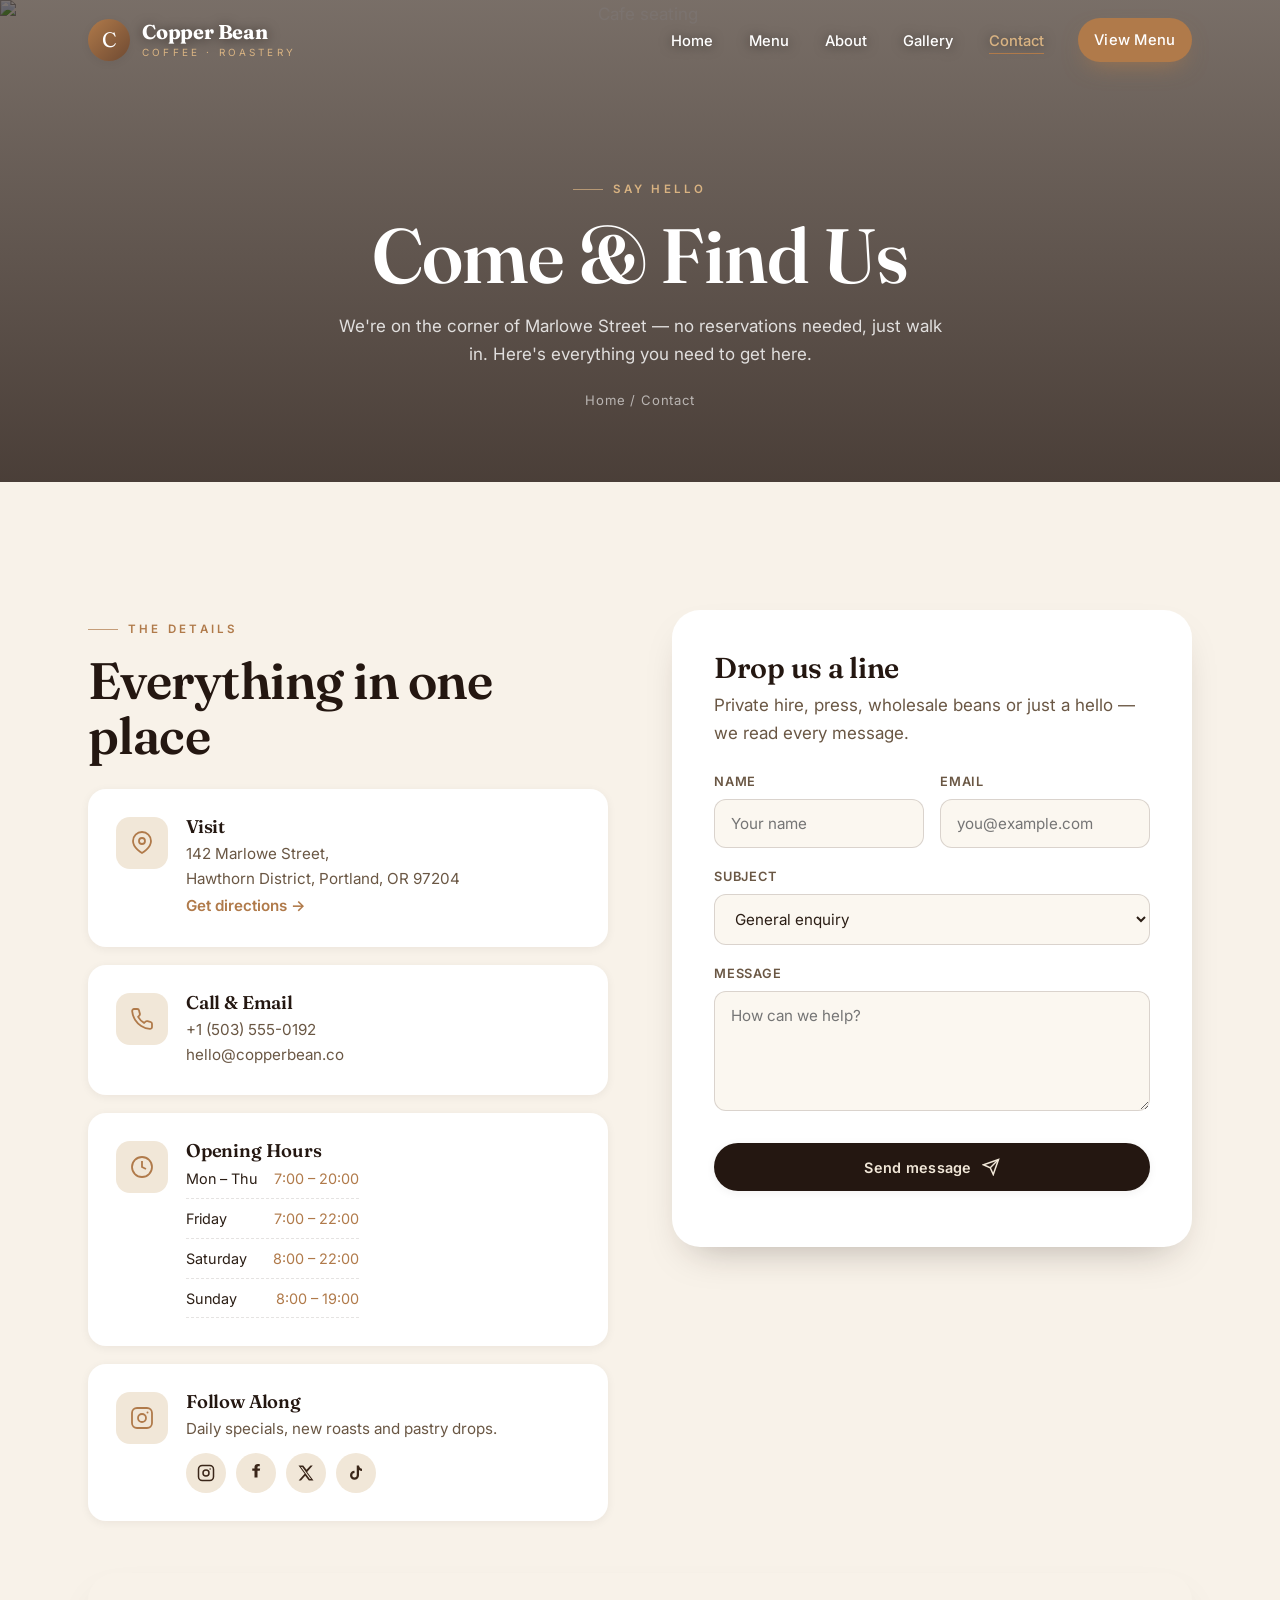
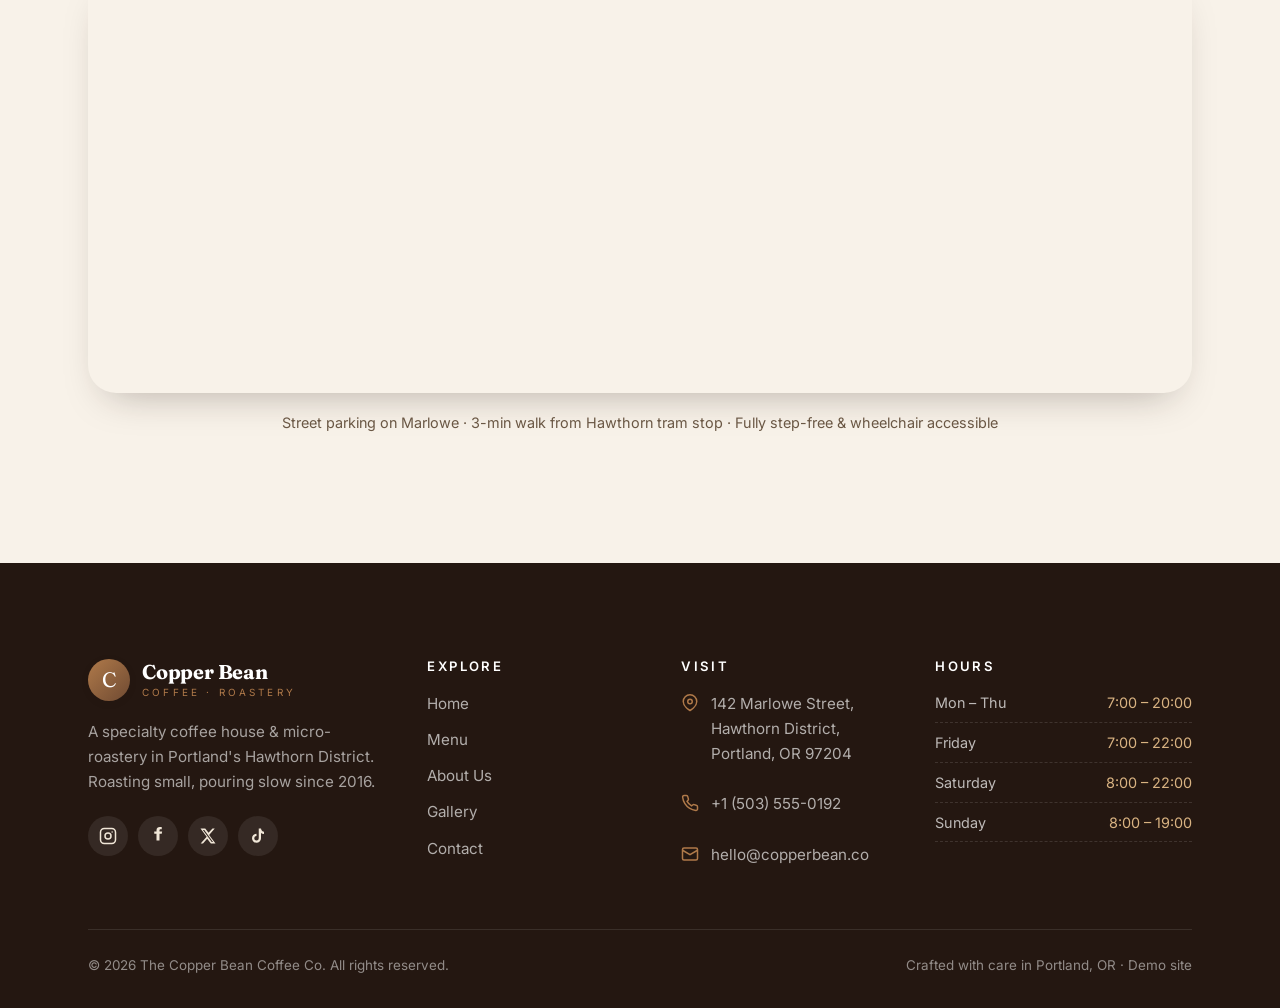
==== contact.html @ 39062fac "Initial commit: The Copper Bean cafe website (5 pages, coffee theme)" ====
<!DOCTYPE html>
<html lang="en">
<head>
<meta charset="UTF-8" />
<meta name="viewport" content="width=device-width, initial-scale=1.0" />
<title>Contact — The Copper Bean</title>
<meta name="description" content="Find The Copper Bean — address, hours, phone, email and social. 142 Marlowe Street, Hawthorn District, Portland, OR." />
<link rel="preconnect" href="https://fonts.googleapis.com" />
<link rel="preconnect" href="https://fonts.gstatic.com" crossorigin />
<link href="https://fonts.googleapis.com/css2?family=Fraunces:ital,opsz,wght@0,9..144,400;0,9..144,500;0,9..144,600;1,9..144,500&family=Inter:wght@400;500;600;700&display=swap" rel="stylesheet" />
<link rel="stylesheet" href="css/style.css" />
<link rel="icon" href="data:image/svg+xml,%3Csvg xmlns='http://www.w3.org/2000/svg' viewBox='0 0 100 100'%3E%3Ccircle cx='50' cy='50' r='50' fill='%23B07A4A'/%3E%3Ctext x='50' y='70' font-size='60' text-anchor='middle' fill='white' font-family='Georgia'%3EC%3C/text%3E%3C/svg%3E" />
</head>
<body>

<div id="loader"><div class="loader-inner"><div class="loader-cup"><span>☕</span></div><div class="loader-name">The Copper Bean</div><div class="loader-bar"></div></div></div>

<!-- HEADER -->
<header class="site-header on-dark">
  <nav class="nav container">
    <a href="index.html" class="brand"><span class="brand-mark">C</span><span class="brand-text"><strong>Copper Bean</strong><small>Coffee&nbsp;·&nbsp;Roastery</small></span></a>
    <ul class="nav-links">
      <li><a href="index.html">Home</a></li>
      <li><a href="menu.html">Menu</a></li>
      <li><a href="about.html">About</a></li>
      <li><a href="gallery.html">Gallery</a></li>
      <li><a href="contact.html" class="active">Contact</a></li>
      <li><a href="menu.html" class="btn btn-gold nav-cta">View Menu</a></li>
    </ul>
    <button class="nav-toggle" aria-label="Open menu" aria-expanded="false"><span></span><span></span><span></span></button>
  </nav>
</header>

<!-- PAGE HERO (shorter) -->
<section class="page-hero" style="padding:170px 0 70px;">
  <div class="page-hero-bg"><img src="https://images.unsplash.com/photo-1554118811-1e0d58224f24?auto=format&fit=crop&w=2000&q=80" alt="Cafe seating" /></div>
  <div class="container">
    <span class="eyebrow">Say Hello</span>
    <h1>Come &amp; Find Us</h1>
    <p>We're on the corner of Marlowe Street — no reservations needed, just walk in. Here's everything you need to get here.</p>
    <div class="crumbs"><a href="index.html">Home</a> / Contact</div>
  </div>
</section>

<!-- CONTACT -->
<section class="section">
  <div class="container">
    <div class="contact-wrap">

      <!-- left: cards + hours -->
      <div class="reveal">
        <span class="eyebrow">The Details</span>
        <h2 style="margin:14px 0 26px;">Everything in one place</h2>

        <div class="contact-cards">
          <div class="c-card">
            <div class="c-ico"><svg viewBox="0 0 24 24" fill="none" stroke="currentColor" stroke-width="1.8"><path d="M21 10c0 7-9 12-9 12s-9-5-9-12a9 9 0 0 1 18 0Z"/><circle cx="12" cy="10" r="3"/></svg></div>
            <div><h3>Visit</h3><p>142 Marlowe Street,<br />Hawthorn District, Portland, OR 97204</p>
            <a href="https://maps.google.com/?q=142+Marlowe+Street+Portland+OR" target="_blank" rel="noopener" style="color:var(--caramel);font-weight:600;">Get directions →</a></div>
          </div>
          <div class="c-card">
            <div class="c-ico"><svg viewBox="0 0 24 24" fill="none" stroke="currentColor" stroke-width="1.8"><path d="M22 16.9v3a2 2 0 0 1-2.2 2 19.8 19.8 0 0 1-8.6-3 19.5 19.5 0 0 1-6-6 19.8 19.8 0 0 1-3-8.6A2 2 0 0 1 4.1 2h3a2 2 0 0 1 2 1.7c.1.9.4 1.8.7 2.7a2 2 0 0 1-.5 2.1L8.1 9.9a16 16 0 0 0 6 6l1.4-1.2a2 2 0 0 1 2.1-.5c.9.3 1.8.6 2.7.7a2 2 0 0 1 1.7 2Z"/></svg></div>
            <div><h3>Call &amp; Email</h3><p><a href="tel:+15035550192">+1 (503) 555-0192</a><br /><a href="mailto:hello@copperbean.co">hello@copperbean.co</a></p></div>
          </div>
          <div class="c-card">
            <div class="c-ico"><svg viewBox="0 0 24 24" fill="none" stroke="currentColor" stroke-width="1.8"><circle cx="12" cy="12" r="10"/><path d="M12 6v6l4 2"/></svg></div>
            <div><h3>Opening Hours</h3>
              <div class="footer-hours" style="margin-top:6px;">
                <div style="color:var(--ink);border-color:rgba(43,30,21,.12);"><span>Mon – Thu</span><span style="color:var(--caramel);">7:00 – 20:00</span></div>
                <div style="color:var(--ink);border-color:rgba(43,30,21,.12);"><span>Friday</span><span style="color:var(--caramel);">7:00 – 22:00</span></div>
                <div style="color:var(--ink);border-color:rgba(43,30,21,.12);"><span>Saturday</span><span style="color:var(--caramel);">8:00 – 22:00</span></div>
                <div style="color:var(--ink);border-color:rgba(43,30,21,.12);"><span>Sunday</span><span style="color:var(--caramel);">8:00 – 19:00</span></div>
              </div>
            </div>
          </div>
          <div class="c-card">
            <div class="c-ico"><svg viewBox="0 0 24 24" fill="none" stroke="currentColor" stroke-width="1.8"><rect x="2" y="2" width="20" height="20" rx="5"/><circle cx="12" cy="12" r="4"/><circle cx="17.5" cy="6.5" r="1" fill="currentColor" stroke="none"/></svg></div>
            <div><h3>Follow Along</h3><p>Daily specials, new roasts and pastry drops.</p>
              <div class="social" style="margin-top:12px;">
                <a href="https://instagram.com/copperbean.co" target="_blank" rel="noopener" aria-label="Instagram" style="background:var(--foam);color:var(--coffee);"><svg viewBox="0 0 24 24" fill="none" stroke="currentColor" stroke-width="2"><rect x="2" y="2" width="20" height="20" rx="5"/><circle cx="12" cy="12" r="4"/><circle cx="17.5" cy="6.5" r="1" fill="currentColor" stroke="none"/></svg></a>
                <a href="https://facebook.com/thecopperbean" target="_blank" rel="noopener" aria-label="Facebook" style="background:var(--foam);color:var(--coffee);"><svg viewBox="0 0 24 24" fill="currentColor"><path d="M14 9h3l.5-3H14V4.5c0-.9.3-1.5 1.6-1.5H17V.2C16.7.1 15.6 0 14.4 0 11.9 0 10 1.5 10 4.2V6H7v3h3v9h4z"/></svg></a>
                <a href="https://x.com/copperbean" target="_blank" rel="noopener" aria-label="X" style="background:var(--foam);color:var(--coffee);"><svg viewBox="0 0 24 24" fill="currentColor"><path d="M18 2h3l-7.5 8.6L22 22h-6.2l-4.9-6.4L5.3 22H2.2l8-9.1L2 2h6.3l4.4 5.8zm-1 18h1.7L7 3.9H5.2z"/></svg></a>
                <a href="https://tiktok.com/@copperbean.co" target="_blank" rel="noopener" aria-label="TikTok" style="background:var(--foam);color:var(--coffee);"><svg viewBox="0 0 24 24" fill="currentColor"><path d="M16 2c.3 2.3 1.9 4.1 4 4.4v3c-1.5 0-2.9-.5-4-1.3V15a6 6 0 1 1-6-6v3a3 3 0 1 0 3 3V2z"/></svg></a>
              </div>
            </div>
          </div>
        </div>
      </div>

      <!-- right: form -->
      <div class="reveal d1">
        <form class="contact-form" data-demo>
          <h2>Drop us a line</h2>
          <p style="margin-bottom:6px;">Private hire, press, wholesale beans or just a hello — we read every message.</p>
          <div class="form-row">
            <div class="field"><label for="n">Name</label><input id="n" type="text" required placeholder="Your name" /></div>
            <div class="field"><label for="e">Email</label><input id="e" type="email" required placeholder="you@example.com" /></div>
          </div>
          <div class="field"><label for="s">Subject</label>
            <select id="s"><option>General enquiry</option><option>Wholesale beans</option><option>Private hire / events</option><option>Press &amp; media</option><option>Feedback</option></select>
          </div>
          <div class="field"><label for="m">Message</label><textarea id="m" required placeholder="How can we help?"></textarea></div>
          <button type="submit" class="btn btn-primary" data-label="Send message">Send message
            <svg viewBox="0 0 24 24" fill="none" stroke="currentColor" stroke-width="2"><path d="m22 2-7 20-4-9-9-4Z"/><path d="M22 2 11 13"/></svg>
          </button>
          <p class="form-note"></p>
        </form>
      </div>
    </div>

    <!-- MAP -->
    <div class="map-wrap reveal" style="margin-top:52px;">
      <iframe title="The Copper Bean location" loading="lazy" referrerpolicy="no-referrer-when-downgrade"
        src="https://www.google.com/maps?q=Portland%20Oregon%20downtown&output=embed"></iframe>
    </div>
    <p class="menu-note reveal" style="margin-top:18px;">Street parking on Marlowe · 3-min walk from Hawthorn tram stop · Fully step-free &amp; wheelchair accessible</p>
  </div>
</section>

<!-- FOOTER -->
<footer class="site-footer">
  <div class="container">
    <div class="footer-grid">
      <div class="footer-brand">
        <div class="brand"><span class="brand-mark">C</span><span class="brand-text"><strong>Copper Bean</strong><small>Coffee&nbsp;·&nbsp;Roastery</small></span></div>
        <p>A specialty coffee house &amp; micro-roastery in Portland's Hawthorn District. Roasting small, pouring slow since 2016.</p>
        <div class="social">
          <a href="https://instagram.com/copperbean.co" target="_blank" rel="noopener" aria-label="Instagram"><svg viewBox="0 0 24 24" fill="none" stroke="currentColor" stroke-width="2"><rect x="2" y="2" width="20" height="20" rx="5"/><circle cx="12" cy="12" r="4"/><circle cx="17.5" cy="6.5" r="1" fill="currentColor" stroke="none"/></svg></a>
          <a href="https://facebook.com/thecopperbean" target="_blank" rel="noopener" aria-label="Facebook"><svg viewBox="0 0 24 24" fill="currentColor"><path d="M14 9h3l.5-3H14V4.5c0-.9.3-1.5 1.6-1.5H17V.2C16.7.1 15.6 0 14.4 0 11.9 0 10 1.5 10 4.2V6H7v3h3v9h4z"/></svg></a>
          <a href="https://x.com/copperbean" target="_blank" rel="noopener" aria-label="X"><svg viewBox="0 0 24 24" fill="currentColor"><path d="M18 2h3l-7.5 8.6L22 22h-6.2l-4.9-6.4L5.3 22H2.2l8-9.1L2 2h6.3l4.4 5.8zm-1 18h1.7L7 3.9H5.2z"/></svg></a>
          <a href="https://tiktok.com/@copperbean.co" target="_blank" rel="noopener" aria-label="TikTok"><svg viewBox="0 0 24 24" fill="currentColor"><path d="M16 2c.3 2.3 1.9 4.1 4 4.4v3c-1.5 0-2.9-.5-4-1.3V15a6 6 0 1 1-6-6v3a3 3 0 1 0 3 3V2z"/></svg></a>
        </div>
      </div>
      <div class="footer-col"><h4>Explore</h4><ul>
        <li><a href="index.html">Home</a></li><li><a href="menu.html">Menu</a></li><li><a href="about.html">About Us</a></li><li><a href="gallery.html">Gallery</a></li><li><a href="contact.html">Contact</a></li>
      </ul></div>
      <div class="footer-col"><h4>Visit</h4><ul class="footer-contact">
        <li><svg viewBox="0 0 24 24" fill="none" stroke="currentColor" stroke-width="2"><path d="M21 10c0 7-9 12-9 12s-9-5-9-12a9 9 0 0 1 18 0Z"/><circle cx="12" cy="10" r="3"/></svg>142 Marlowe Street, Hawthorn District, Portland, OR 97204</li>
        <li><svg viewBox="0 0 24 24" fill="none" stroke="currentColor" stroke-width="2"><path d="M22 16.9v3a2 2 0 0 1-2.2 2 19.8 19.8 0 0 1-8.6-3 19.5 19.5 0 0 1-6-6 19.8 19.8 0 0 1-3-8.6A2 2 0 0 1 4.1 2h3a2 2 0 0 1 2 1.7c.1.9.4 1.8.7 2.7a2 2 0 0 1-.5 2.1L8.1 9.9a16 16 0 0 0 6 6l1.4-1.2a2 2 0 0 1 2.1-.5c.9.3 1.8.6 2.7.7a2 2 0 0 1 1.7 2Z"/></svg><a href="tel:+15035550192">+1 (503) 555-0192</a></li>
        <li><svg viewBox="0 0 24 24" fill="none" stroke="currentColor" stroke-width="2"><rect x="2" y="4" width="20" height="16" rx="2"/><path d="m2 7 10 6 10-6"/></svg><a href="mailto:hello@copperbean.co">hello@copperbean.co</a></li>
      </ul></div>
      <div class="footer-col"><h4>Hours</h4><div class="footer-hours">
        <div><span>Mon – Thu</span><span>7:00 – 20:00</span></div>
        <div><span>Friday</span><span>7:00 – 22:00</span></div>
        <div><span>Saturday</span><span>8:00 – 22:00</span></div>
        <div><span>Sunday</span><span>8:00 – 19:00</span></div>
      </div></div>
    </div>
    <div class="footer-bottom">
      <span>© <span id="year">2026</span> The Copper Bean Coffee Co. All rights reserved.</span>
      <span>Crafted with care in Portland, OR · Demo site</span>
    </div>
  </div>
</footer>

<script src="js/main.js"></script>
</body>
</html>
---- css/style.css ----
/* ============================================================
   THE COPPER BEAN — Coffee House & Roastery
   Shared stylesheet · Coffee color grading · Premium build
   ============================================================ */

/* ----------  DESIGN TOKENS  ---------- */
:root {
  /* Coffee color grading */
  --espresso:   #241711;   /* darkest roast — deep bg / text */
  --coffee:     #3A2619;
  --mocha:      #5A3C28;
  --roast:      #6F4A32;
  --caramel:    #B07A4A;   /* primary accent */
  --caramel-2:  #C98F56;
  --gold:       #D9B382;   /* highlight / lines */
  --latte:      #E7D2B8;
  --foam:       #F1E7D8;
  --cream:      #F8F2E9;   /* main light bg */
  --cream-2:    #FBF7F0;
  --ink:        #2B1E15;   /* body text on light */
  --ink-soft:   #6A5744;   /* muted text */
  --paper:      #FFFFFF;

  /* UI */
  --radius:     18px;
  --radius-sm:  12px;
  --radius-lg:  28px;
  --shadow-sm:  0 2px 10px rgba(36,23,17,.06);
  --shadow:     0 18px 40px -20px rgba(36,23,17,.35);
  --shadow-lg:  0 40px 80px -30px rgba(36,23,17,.45);
  --maxw:       1200px;
  --ease:       cubic-bezier(.22,.61,.36,1);

  /* Type */
  --display: "Fraunces", "Playfair Display", Georgia, serif;
  --body:    "Inter", system-ui, -apple-system, "Segoe UI", sans-serif;
}

/* ----------  RESET  ---------- */
*, *::before, *::after { box-sizing: border-box; margin: 0; padding: 0; }
html { scroll-behavior: smooth; -webkit-text-size-adjust: 100%; }
body {
  font-family: var(--body);
  color: var(--ink);
  background: var(--cream);
  line-height: 1.65;
  font-size: 17px;
  overflow-x: hidden;
  -webkit-font-smoothing: antialiased;
}
img { max-width: 100%; display: block; }
a { color: inherit; text-decoration: none; }
ul { list-style: none; }
button { font-family: inherit; cursor: pointer; border: none; background: none; }

h1, h2, h3, h4 { font-family: var(--display); font-weight: 600; line-height: 1.08; color: var(--espresso); letter-spacing: -.01em; }
h1 { font-size: clamp(2.6rem, 6vw, 5.2rem); }
h2 { font-size: clamp(2rem, 4vw, 3.4rem); }
h3 { font-size: clamp(1.3rem, 2vw, 1.8rem); }
p  { color: var(--ink-soft); }

.container { width: 100%; max-width: var(--maxw); margin: 0 auto; padding: 0 clamp(20px, 5vw, 48px); }
.section { padding: clamp(64px, 10vw, 128px) 0; }

/* Eyebrow / small caps label */
.eyebrow {
  display: inline-flex; align-items: center; gap: 10px;
  font-family: var(--body); font-weight: 600;
  font-size: .72rem; letter-spacing: .28em; text-transform: uppercase;
  color: var(--caramel);
}
.eyebrow::before { content: ""; width: 30px; height: 1px; background: var(--caramel); opacity: .7; }
.eyebrow.center::after { content: ""; width: 30px; height: 1px; background: var(--caramel); opacity: .7; }

.lead { font-size: clamp(1.05rem, 1.6vw, 1.25rem); color: var(--ink-soft); max-width: 60ch; }

/* ----------  BUTTONS  ---------- */
.btn {
  display: inline-flex; align-items: center; justify-content: center; gap: 10px;
  padding: 15px 30px; border-radius: 100px;
  font-weight: 600; font-size: .9rem; letter-spacing: .02em;
  transition: transform .4s var(--ease), box-shadow .4s var(--ease), background .3s, color .3s;
  will-change: transform;
}
.btn svg { width: 18px; height: 18px; }
.btn-primary { background: var(--espresso); color: var(--foam); box-shadow: var(--shadow-sm); }
.btn-primary:hover { transform: translateY(-3px); box-shadow: var(--shadow); background: var(--coffee); }
.btn-gold { background: var(--caramel); color: #fff; box-shadow: 0 10px 24px -10px rgba(176,122,74,.8); }
.btn-gold:hover { transform: translateY(-3px); background: var(--caramel-2); }
.btn-ghost { background: transparent; color: var(--espresso); border: 1.5px solid rgba(43,30,21,.22); }
.btn-ghost:hover { border-color: var(--espresso); transform: translateY(-3px); }
.btn-light { background: rgba(255,255,255,.14); color: #fff; border: 1.5px solid rgba(255,255,255,.4); backdrop-filter: blur(6px); }
.btn-light:hover { background: rgba(255,255,255,.25); transform: translateY(-3px); }

/* ----------  INTRO LOADER  ---------- */
#loader {
  position: fixed; inset: 0; z-index: 9999;
  background: var(--espresso);
  display: grid; place-items: center;
  transition: opacity .8s var(--ease), visibility .8s;
}
#loader.hide { opacity: 0; visibility: hidden; }
.loader-inner { text-align: center; color: var(--foam); }
.loader-cup {
  width: 58px; height: 58px; margin: 0 auto 22px;
  border: 2px solid var(--gold); border-radius: 50%;
  display: grid; place-items: center; position: relative;
  animation: loaderPulse 1.6s var(--ease) infinite;
}
.loader-cup::before {
  content: ""; position: absolute; inset: -2px; border-radius: 50%;
  border: 2px solid transparent; border-top-color: var(--caramel);
  animation: spin 1s linear infinite;
}
.loader-cup span { font-family: var(--display); font-size: 1.5rem; color: var(--gold); }
.loader-name {
  font-family: var(--display); font-size: 1.1rem; letter-spacing: .4em;
  text-transform: uppercase; opacity: 0; animation: fadeUp .8s var(--ease) .2s forwards;
}
.loader-bar {
  width: 120px; height: 2px; margin: 18px auto 0; background: rgba(255,255,255,.15); border-radius: 2px; overflow: hidden;
}
.loader-bar::after { content: ""; display: block; height: 100%; width: 0; background: var(--gold); animation: loadbar 1.4s var(--ease) forwards; }
@keyframes loadbar { to { width: 100%; } }
@keyframes spin { to { transform: rotate(360deg); } }
@keyframes loaderPulse { 0%,100% { transform: scale(1); } 50% { transform: scale(1.06); } }

/* ----------  HEADER / NAV  ---------- */
.site-header {
  position: fixed; top: 0; left: 0; right: 0; z-index: 900;
  padding: 18px 0;
  transition: background .4s var(--ease), padding .4s var(--ease), box-shadow .4s;
}
.site-header.scrolled {
  background: rgba(248,242,233,.88);
  backdrop-filter: saturate(140%) blur(14px);
  box-shadow: 0 1px 0 rgba(43,30,21,.07);
  padding: 12px 0;
}
.nav { display: flex; align-items: center; justify-content: space-between; }
.brand { display: flex; align-items: center; gap: 12px; }
.brand-mark {
  width: 42px; height: 42px; border-radius: 50%;
  background: linear-gradient(135deg, var(--caramel), var(--roast));
  display: grid; place-items: center; color: #fff;
  font-family: var(--display); font-size: 1.3rem; box-shadow: var(--shadow-sm);
}
.brand-text { line-height: 1; }
.brand-text strong { font-family: var(--display); font-size: 1.25rem; color: var(--espresso); display: block; letter-spacing: -.01em; }
.brand-text small { font-size: .62rem; letter-spacing: .32em; text-transform: uppercase; color: var(--caramel); }
/* header on dark hero → lighten brand + links, add shadow so they read over photos */
.site-header:not(.scrolled).on-dark .brand-text strong,
.site-header:not(.scrolled).on-dark .nav-links a { color: #fff; text-shadow: 0 1px 12px rgba(20,12,7,.55); }
.site-header:not(.scrolled).on-dark .brand-text small { color: var(--gold); }
.site-header:not(.scrolled).on-dark .nav-links a.active { color: var(--gold); }
.site-header:not(.scrolled).on-dark .nav-links a:not(.nav-cta):hover { color: var(--gold); }
.site-header:not(.scrolled).on-dark .nav-toggle span { background: #fff; }
/* keep the gold pill readable regardless of header state */
.nav-links a.nav-cta { color: #fff !important; text-shadow: none !important; }

.nav-links { display: flex; align-items: center; gap: 4px; }
.nav-links a {
  position: relative; padding: 10px 16px; font-weight: 500; font-size: .92rem;
  color: var(--ink); border-radius: 100px; transition: color .3s;
}
.nav-links a::after {
  content: ""; position: absolute; left: 16px; right: 16px; bottom: 6px; height: 1.5px;
  background: var(--caramel); transform: scaleX(0); transform-origin: left; transition: transform .35s var(--ease);
}
.nav-links a:hover::after, .nav-links a.active::after { transform: scaleX(1); }
.nav-links a.active { color: var(--caramel); }
.nav-cta { margin-left: 14px; }

.nav-toggle { display: none; flex-direction: column; gap: 5px; padding: 8px; z-index: 1001; }
.nav-toggle span { width: 26px; height: 2px; background: var(--espresso); border-radius: 2px; transition: transform .35s var(--ease), opacity .3s; }
.nav-toggle.open span:nth-child(1) { transform: translateY(7px) rotate(45deg); }
.nav-toggle.open span:nth-child(2) { opacity: 0; }
.nav-toggle.open span:nth-child(3) { transform: translateY(-7px) rotate(-45deg); }
/* when the dark side-menu is open, the X must stay light & shadow-free */
.nav-toggle.open span { background: var(--foam) !important; text-shadow: none; }

/* ----------  HERO (HOME)  ---------- */
.hero {
  position: relative; min-height: 100vh; display: flex; align-items: center;
  color: var(--foam); overflow: hidden; padding: 140px 0 80px;
}
.hero-bg { position: absolute; inset: 0; z-index: -2; }
.hero-bg img { width: 100%; height: 100%; object-fit: cover; }
.hero::after {
  content: ""; position: absolute; inset: 0; z-index: -1;
  background: linear-gradient(180deg, rgba(36,23,17,.72) 0%, rgba(36,23,17,.55) 40%, rgba(36,23,17,.85) 100%);
}
.hero-inner { max-width: 760px; }
.hero h1 { color: #fff; margin: 18px 0 20px; }
.hero h1 em { font-style: italic; color: var(--gold); }
.hero p { color: rgba(255,255,255,.82); font-size: 1.15rem; max-width: 52ch; }
.hero .eyebrow { color: var(--gold); }
.hero .eyebrow::before { background: var(--gold); }
.hero-actions { display: flex; flex-wrap: wrap; gap: 14px; margin-top: 34px; }
.hero-scroll {
  position: absolute; bottom: 28px; left: 50%; transform: translateX(-50%);
  display: flex; flex-direction: column; align-items: center; gap: 8px;
  color: rgba(255,255,255,.7); font-size: .68rem; letter-spacing: .25em; text-transform: uppercase;
}
.hero-scroll .mouse { width: 22px; height: 36px; border: 2px solid rgba(255,255,255,.5); border-radius: 12px; position: relative; }
.hero-scroll .mouse::after { content: ""; position: absolute; top: 7px; left: 50%; transform: translateX(-50%); width: 3px; height: 7px; background: #fff; border-radius: 2px; animation: scrollDot 1.6s infinite; }
@keyframes scrollDot { 0% { opacity: 0; transform: translate(-50%,0); } 40% { opacity: 1; } 80% { opacity: 0; transform: translate(-50%,10px); } }

/* floating stat chips in hero */
.hero-stats { display: flex; flex-wrap: wrap; gap: 32px; margin-top: 46px; }
.hero-stats div strong { font-family: var(--display); font-size: 2rem; color: var(--gold); display: block; }
.hero-stats div span { font-size: .78rem; letter-spacing: .12em; text-transform: uppercase; color: rgba(255,255,255,.7); }

/* ----------  SECTION HEADINGS  ---------- */
.sec-head { max-width: 640px; margin-bottom: clamp(36px, 5vw, 64px); }
.sec-head.center { margin-left: auto; margin-right: auto; text-align: center; }
.sec-head h2 { margin: 14px 0 16px; }

/* ----------  FEATURED / SIGNATURE CARDS  ---------- */
.feature-grid { display: grid; grid-template-columns: repeat(3, 1fr); gap: 26px; }
.f-card {
  background: var(--paper); border-radius: var(--radius); overflow: hidden;
  box-shadow: var(--shadow-sm); transition: transform .5s var(--ease), box-shadow .5s var(--ease);
  display: flex; flex-direction: column;
}
.f-card:hover { transform: translateY(-8px); box-shadow: var(--shadow); }
.f-media { position: relative; aspect-ratio: 4/3; overflow: hidden; }
.f-media img { width: 100%; height: 100%; object-fit: cover; transition: transform .8s var(--ease); }
.f-card:hover .f-media img { transform: scale(1.07); }
.f-tag { position: absolute; top: 14px; left: 14px; background: rgba(255,255,255,.92); color: var(--coffee); font-size: .68rem; font-weight: 700; letter-spacing: .1em; text-transform: uppercase; padding: 6px 12px; border-radius: 100px; }
.f-body { padding: 24px 24px 28px; flex: 1; display: flex; flex-direction: column; }
.f-body h3 { margin-bottom: 8px; }
.f-body p { font-size: .95rem; flex: 1; }
.f-foot { display: flex; align-items: center; justify-content: space-between; margin-top: 18px; }
.f-price { font-family: var(--display); font-size: 1.3rem; color: var(--caramel); }
.f-note { font-size: .78rem; color: var(--ink-soft); letter-spacing: .08em; text-transform: uppercase; }

/* ----------  SPLIT / STORY STRIP  ---------- */
.split { display: grid; grid-template-columns: 1.05fr .95fr; gap: clamp(32px, 6vw, 80px); align-items: center; }
.split.rev { direction: rtl; }
.split.rev > * { direction: ltr; }
.split-media { position: relative; }
.split-media img { border-radius: var(--radius-lg); box-shadow: var(--shadow); width: 100%; aspect-ratio: 4/5; object-fit: cover; }
.split-media .pill {
  position: absolute; bottom: -22px; right: -14px; background: var(--espresso); color: var(--foam);
  padding: 20px 26px; border-radius: var(--radius); box-shadow: var(--shadow); text-align: center;
}
.split-media .pill strong { font-family: var(--display); font-size: 1.9rem; display: block; color: var(--gold); }
.split-media .pill span { font-size: .72rem; letter-spacing: .14em; text-transform: uppercase; }
.split-body h2 { margin: 14px 0 18px; }
.split-body .btn { margin-top: 26px; }
.tick-list { margin-top: 24px; display: grid; gap: 12px; }
.tick-list li { display: flex; gap: 12px; align-items: flex-start; color: var(--ink); font-size: .98rem; }
.tick-list svg { width: 20px; height: 20px; flex: none; color: var(--caramel); margin-top: 3px; }

/* ----------  REVIEWS  ---------- */
.reviews { background: var(--coffee); color: var(--foam); position: relative; overflow: hidden; }
.reviews::before { content: "“"; position: absolute; top: -40px; left: 4%; font-family: var(--display); font-size: 22rem; color: rgba(255,255,255,.05); line-height: 1; }
.reviews .eyebrow { color: var(--gold); }
.reviews .eyebrow::before, .reviews .eyebrow.center::after { background: var(--gold); }
.reviews h2 { color: #fff; }
.review-grid { display: grid; grid-template-columns: repeat(3,1fr); gap: 24px; }
.r-card {
  background: rgba(255,255,255,.055); border: 1px solid rgba(255,255,255,.1);
  border-radius: var(--radius); padding: 30px; backdrop-filter: blur(4px);
  transition: transform .5s var(--ease), background .4s;
}
.r-card:hover { transform: translateY(-6px); background: rgba(255,255,255,.1); }
.stars { color: var(--gold); letter-spacing: 3px; margin-bottom: 14px; font-size: 1rem; }
.r-card p { color: rgba(255,255,255,.88); font-style: italic; font-size: 1rem; }
.r-who { display: flex; align-items: center; gap: 12px; margin-top: 22px; }
.r-avatar { width: 44px; height: 44px; border-radius: 50%; background: linear-gradient(135deg,var(--caramel),var(--gold)); display: grid; place-items: center; color: var(--espresso); font-family: var(--display); font-weight: 700; }
.r-who strong { display: block; color: #fff; font-size: .95rem; }
.r-who small { color: rgba(255,255,255,.6); font-size: .78rem; }

/* ----------  MARQUEE STRIP  ---------- */
.marquee { background: var(--espresso); color: var(--foam); overflow: hidden; padding: 20px 0; }
.marquee-track { display: flex; gap: 48px; white-space: nowrap; animation: marquee 26s linear infinite; width: max-content; }
.marquee-track span { font-family: var(--display); font-size: 1.3rem; display: inline-flex; align-items: center; gap: 48px; color: var(--latte); }
.marquee-track span::after { content: "✦"; color: var(--caramel); }
@keyframes marquee { to { transform: translateX(-50%); } }

/* ----------  NEWSLETTER / CTA BAND  ---------- */
.cta-band { background: linear-gradient(135deg, var(--roast), var(--mocha)); color: #fff; border-radius: var(--radius-lg); padding: clamp(40px,6vw,72px); text-align: center; position: relative; overflow: hidden; }
.cta-band h2 { color: #fff; }
.cta-band p { color: rgba(255,255,255,.8); margin: 14px auto 28px; max-width: 46ch; }
.cta-band .btn { }

/* ----------  FOOTER  ---------- */
.site-footer { background: var(--espresso); color: var(--latte); padding: clamp(56px,8vw,96px) 0 32px; }
.footer-grid { display: grid; grid-template-columns: 1.4fr 1fr 1fr 1.2fr; gap: 40px; }
.footer-brand .brand-text strong { color: #fff; }
.footer-brand p { color: rgba(255,255,255,.6); margin-top: 18px; font-size: .95rem; max-width: 34ch; }
.social { display: flex; gap: 10px; margin-top: 22px; }
.social a { width: 40px; height: 40px; border-radius: 50%; display: grid; place-items: center; background: rgba(255,255,255,.08); color: var(--foam); transition: background .3s, transform .3s; }
.social a:hover { background: var(--caramel); transform: translateY(-3px); }
.social svg { width: 18px; height: 18px; }
.footer-col h4 { color: #fff; font-family: var(--body); font-size: .82rem; letter-spacing: .18em; text-transform: uppercase; margin-bottom: 18px; }
.footer-col ul { display: grid; gap: 11px; }
.footer-col a, .footer-col li { color: rgba(255,255,255,.65); font-size: .95rem; transition: color .3s; }
.footer-col a:hover { color: var(--gold); }
.footer-contact li { display: flex; gap: 12px; align-items: flex-start; margin-bottom: 14px; }
.footer-contact svg { width: 18px; height: 18px; color: var(--caramel); flex: none; margin-top: 3px; }
.footer-hours { display: grid; gap: 8px; }
.footer-hours div { display: flex; justify-content: space-between; gap: 16px; font-size: .9rem; color: rgba(255,255,255,.7); border-bottom: 1px dashed rgba(255,255,255,.12); padding-bottom: 7px; }
.footer-hours div span:last-child { color: var(--gold); }
.footer-bottom { margin-top: 48px; padding-top: 24px; border-top: 1px solid rgba(255,255,255,.1); display: flex; justify-content: space-between; flex-wrap: wrap; gap: 14px; font-size: .84rem; color: rgba(255,255,255,.5); }

/* ----------  PAGE HERO (inner pages)  ---------- */
.page-hero { position: relative; padding: 180px 0 90px; color: #fff; text-align: center; overflow: hidden; }
.page-hero-bg { position: absolute; inset: 0; z-index: -2; }
.page-hero-bg img { width: 100%; height: 100%; object-fit: cover; }
.page-hero::after { content: ""; position: absolute; inset: 0; z-index: -1; background: linear-gradient(180deg, rgba(36,23,17,.6), rgba(36,23,17,.82)); }
.page-hero h1 { color: #fff; margin: 16px 0 14px; }
.page-hero p { color: rgba(255,255,255,.82); max-width: 56ch; margin: 0 auto; }
.page-hero .eyebrow { color: var(--gold); justify-content: center; }
.page-hero .eyebrow::before { background: var(--gold); }
.crumbs { margin-top: 22px; font-size: .82rem; color: rgba(255,255,255,.6); letter-spacing: .06em; }
.crumbs a:hover { color: var(--gold); }

/* ----------  MENU PAGE  ---------- */
.menu-tabs { display: flex; flex-wrap: wrap; gap: 10px; justify-content: center; margin-bottom: 48px; }
.menu-tab {
  padding: 11px 22px; border-radius: 100px; font-weight: 600; font-size: .88rem;
  color: var(--ink-soft); border: 1.5px solid rgba(43,30,21,.14); background: var(--paper);
  transition: all .35s var(--ease);
}
.menu-tab:hover { border-color: var(--caramel); color: var(--coffee); }
.menu-tab.active { background: var(--espresso); color: var(--foam); border-color: var(--espresso); }
.menu-panel { display: none; }
.menu-panel.active { display: block; animation: fadeUp .5s var(--ease); }

.menu-sub-tabs { display: flex; flex-wrap: wrap; gap: 8px; justify-content: center; margin-bottom: 40px; }
.sub-tab { padding: 8px 18px; border-radius: 100px; font-size: .82rem; font-weight: 600; color: var(--ink-soft); background: var(--foam); transition: all .3s; }
.sub-tab:hover { color: var(--coffee); }
.sub-tab.active { background: var(--caramel); color: #fff; }
.menu-group { display: none; }
.menu-group.active { display: block; animation: fadeUp .4s var(--ease); }

.menu-feature { display: grid; grid-template-columns: repeat(3,1fr); gap: 24px; margin-bottom: 52px; }
.mf-card { position: relative; border-radius: var(--radius); overflow: hidden; aspect-ratio: 3/4; box-shadow: var(--shadow-sm); }
.mf-card img { width: 100%; height: 100%; object-fit: cover; transition: transform .8s var(--ease); }
.mf-card:hover img { transform: scale(1.08); }
.mf-card::after { content: ""; position: absolute; inset: 0; background: linear-gradient(180deg, transparent 30%, rgba(36,23,17,.9)); }
.mf-cap { position: absolute; bottom: 0; left: 0; right: 0; padding: 24px; color: #fff; z-index: 2; }
.mf-cap .f-tag { position: static; display: inline-block; margin-bottom: 10px; }
.mf-cap h3 { color: #fff; margin-bottom: 6px; }
.mf-cap p { color: rgba(255,255,255,.82); font-size: .88rem; }
.mf-cap .price { font-family: var(--display); color: var(--gold); font-size: 1.3rem; margin-top: 10px; }

.menu-list { display: grid; grid-template-columns: 1fr 1fr; gap: 10px 56px; }
.menu-item { display: flex; align-items: baseline; gap: 14px; padding: 18px 0; border-bottom: 1px dashed rgba(43,30,21,.16); }
.menu-item .mi-main { flex: 1; }
.menu-item .mi-name { font-family: var(--display); font-size: 1.18rem; color: var(--espresso); display: inline-flex; align-items: center; gap: 10px; }
.menu-item .mi-badge { font-size: .6rem; font-weight: 700; letter-spacing: .1em; text-transform: uppercase; color: var(--caramel); border: 1px solid var(--caramel); padding: 2px 7px; border-radius: 100px; }
.menu-item .mi-desc { font-size: .9rem; color: var(--ink-soft); margin-top: 3px; }
.menu-item .mi-dots { flex: 1; border-bottom: 1.5px dotted rgba(43,30,21,.22); transform: translateY(-5px); min-width: 20px; }
.menu-item .mi-price { font-family: var(--display); font-size: 1.15rem; color: var(--caramel); font-weight: 600; white-space: nowrap; }
.menu-note { text-align: center; margin-top: 40px; color: var(--ink-soft); font-size: .9rem; }

/* ----------  ABOUT PAGE  ---------- */
.about-intro { display: grid; grid-template-columns: 1fr 1fr; gap: clamp(32px,6vw,80px); align-items: center; }
.about-intro .big-letter { font-family: var(--display); font-size: 1.3rem; }
.about-mosaic { display: grid; grid-template-columns: 1fr 1fr; grid-template-rows: auto auto; gap: 16px; }
.about-mosaic img { width: 100%; height: 100%; object-fit: cover; border-radius: var(--radius); box-shadow: var(--shadow-sm); }
.about-mosaic .tall { grid-row: span 2; aspect-ratio: 3/5; }
.about-mosaic .sq { aspect-ratio: 1; }
.values-grid { display: grid; grid-template-columns: repeat(3,1fr); gap: 24px; }
.value-card { background: var(--paper); border-radius: var(--radius); padding: 34px 28px; box-shadow: var(--shadow-sm); transition: transform .5s var(--ease); }
.value-card:hover { transform: translateY(-6px); }
.value-ico { width: 56px; height: 56px; border-radius: 16px; background: var(--foam); display: grid; place-items: center; color: var(--caramel); margin-bottom: 20px; }
.value-ico svg { width: 28px; height: 28px; }
.value-card h3 { margin-bottom: 10px; }
.value-card p { font-size: .95rem; }

.wide-band { position: relative; border-radius: var(--radius-lg); overflow: hidden; min-height: 460px; display: flex; align-items: flex-end; color: #fff; padding: clamp(32px,5vw,64px); }
.wide-band img { position: absolute; inset: 0; width: 100%; height: 100%; object-fit: cover; z-index: -2; }
.wide-band::after { content: ""; position: absolute; inset: 0; background: linear-gradient(90deg, rgba(36,23,17,.85), rgba(36,23,17,.3)); z-index: -1; }
.wide-band .wb-inner { max-width: 540px; }
.wide-band h2 { color: #fff; }
.wide-band p { color: rgba(255,255,255,.85); margin-top: 16px; }

.timeline { display: grid; gap: 0; max-width: 760px; margin: 0 auto; }
.tl-item { display: grid; grid-template-columns: 90px 1fr; gap: 28px; padding: 26px 0; position: relative; }
.tl-item:not(:last-child) { border-bottom: 1px solid rgba(43,30,21,.1); }
.tl-year { font-family: var(--display); font-size: 1.8rem; color: var(--caramel); }
.tl-body h3 { font-size: 1.25rem; margin-bottom: 6px; }
.tl-body p { font-size: .95rem; }

.chef-row { display: grid; grid-template-columns: repeat(3,1fr); gap: 28px; }
.chef { text-align: center; }
.chef img { aspect-ratio: 1; object-fit: cover; border-radius: var(--radius); margin-bottom: 18px; box-shadow: var(--shadow-sm); }
.chef h3 { font-size: 1.2rem; }
.chef span { color: var(--caramel); font-size: .82rem; letter-spacing: .1em; text-transform: uppercase; }
.chef p { font-size: .9rem; margin-top: 10px; }

/* ----------  GALLERY PAGE  ---------- */
.gallery-grid { columns: 3; column-gap: 16px; }
.gallery-grid figure { break-inside: avoid; margin-bottom: 16px; border-radius: var(--radius); overflow: hidden; position: relative; cursor: pointer; }
.gallery-grid img { width: 100%; transition: transform .7s var(--ease); display: block; }
.gallery-grid figure::after { content: ""; position: absolute; inset: 0; background: linear-gradient(180deg, transparent 50%, rgba(36,23,17,.65)); opacity: 0; transition: opacity .4s; }
.gallery-grid figcaption { position: absolute; bottom: 0; left: 0; right: 0; padding: 20px; color: #fff; z-index: 2; opacity: 0; transform: translateY(10px); transition: all .4s var(--ease); }
.gallery-grid figcaption strong { font-family: var(--display); font-size: 1.1rem; display: block; }
.gallery-grid figcaption span { font-size: .78rem; color: rgba(255,255,255,.75); letter-spacing: .08em; text-transform: uppercase; }
.gallery-grid figure:hover img { transform: scale(1.06); }
.gallery-grid figure:hover::after { opacity: 1; }
.gallery-grid figure:hover figcaption { opacity: 1; transform: translateY(0); }

/* lightbox */
.lightbox { position: fixed; inset: 0; z-index: 2000; background: rgba(20,13,9,.94); display: none; place-items: center; padding: 30px; }
.lightbox.open { display: grid; animation: fadeUp .3s var(--ease); }
.lightbox img { max-width: 90vw; max-height: 86vh; border-radius: var(--radius); box-shadow: var(--shadow-lg); }
.lightbox-close { position: absolute; top: 24px; right: 30px; color: #fff; font-size: 2rem; width: 48px; height: 48px; border-radius: 50%; background: rgba(255,255,255,.1); display: grid; place-items: center; transition: background .3s; }
.lightbox-close:hover { background: rgba(255,255,255,.22); }

/* ----------  CONTACT PAGE  ---------- */
.contact-wrap { display: grid; grid-template-columns: 1fr 1fr; gap: clamp(28px,5vw,64px); }
.contact-cards { display: grid; gap: 18px; }
.c-card { background: var(--paper); border-radius: var(--radius); padding: 28px; box-shadow: var(--shadow-sm); display: flex; gap: 18px; align-items: flex-start; transition: transform .4s var(--ease); }
.c-card:hover { transform: translateY(-4px); }
.c-ico { width: 52px; height: 52px; border-radius: 14px; background: var(--foam); display: grid; place-items: center; color: var(--caramel); flex: none; }
.c-ico svg { width: 24px; height: 24px; }
.c-card h3 { font-size: 1.15rem; margin-bottom: 4px; }
.c-card p, .c-card a { color: var(--ink-soft); font-size: .95rem; }
.c-card a:hover { color: var(--caramel); }
.contact-form { background: var(--paper); border-radius: var(--radius-lg); padding: clamp(28px,4vw,42px); box-shadow: var(--shadow); }
.contact-form h2 { font-size: 1.8rem; margin-bottom: 8px; }
.form-row { display: grid; grid-template-columns: 1fr 1fr; gap: 16px; }
.field { margin-top: 18px; }
.field label { display: block; font-size: .8rem; font-weight: 600; letter-spacing: .06em; text-transform: uppercase; color: var(--ink-soft); margin-bottom: 7px; }
.field input, .field textarea, .field select {
  width: 100%; padding: 14px 16px; border-radius: var(--radius-sm); border: 1.5px solid rgba(43,30,21,.16);
  background: var(--cream-2); font-family: inherit; font-size: .95rem; color: var(--ink); transition: border .3s, box-shadow .3s;
}
.field input:focus, .field textarea:focus, .field select:focus { outline: none; border-color: var(--caramel); box-shadow: 0 0 0 3px rgba(176,122,74,.15); }
.field textarea { resize: vertical; min-height: 120px; }
.contact-form .btn { width: 100%; margin-top: 24px; }
.form-note { margin-top: 14px; font-size: .82rem; color: var(--ink-soft); text-align: center; }

.map-wrap { border-radius: var(--radius-lg); overflow: hidden; box-shadow: var(--shadow); height: 420px; margin-top: 10px; }
.map-wrap iframe { width: 100%; height: 100%; border: 0; filter: sepia(.25) saturate(1.1); }

/* ----------  SCROLL REVEAL  ---------- */
.reveal { opacity: 0; transform: translateY(26px); transition: opacity .8s var(--ease), transform .8s var(--ease); }
.reveal.in { opacity: 1; transform: none; }
.reveal.d1 { transition-delay: .08s; }
.reveal.d2 { transition-delay: .16s; }
.reveal.d3 { transition-delay: .24s; }
.reveal.d4 { transition-delay: .32s; }
@keyframes fadeUp { from { opacity: 0; transform: translateY(18px); } to { opacity: 1; transform: none; } }

/* ----------  RESPONSIVE  ---------- */
@media (max-width: 1024px) {
  .feature-grid, .review-grid, .values-grid, .chef-row, .menu-feature { grid-template-columns: repeat(2,1fr); }
  .footer-grid { grid-template-columns: 1fr 1fr; gap: 36px; }
  .gallery-grid { columns: 2; }
}
@media (max-width: 820px) {
  body { font-size: 16px; }
  .nav-toggle { display: flex; }
  /* ----- Side menu bar (slide-out) — dark espresso panel, warm readable links ----- */
  .nav-links {
    position: fixed; inset: 0 0 0 auto; width: min(82vw, 360px); flex-direction: column;
    align-items: stretch; justify-content: center; gap: 4px; padding: 90px 30px 40px;
    background: linear-gradient(165deg, var(--espresso) 0%, var(--coffee) 55%, #43301f 100%);
    box-shadow: -30px 0 60px -20px rgba(20,12,7,.6); transform: translateX(105%);
    transition: transform .45s var(--ease); z-index: 1000;
    border-left: 1px solid rgba(217,179,130,.22);
  }
  .nav-links.open { transform: translateX(0); }
  .nav-links::before {
    content: "The Copper Bean"; position: absolute; top: 28px; left: 30px;
    font-family: var(--display); font-size: 1.15rem; font-weight: 600; letter-spacing: .005em; color: var(--gold);
  }
  .nav-links a {
    width: 100%; font-family: var(--display); font-size: 1.35rem; font-weight: 500;
    padding: 15px 14px; border-radius: 12px; color: var(--foam) !important; text-shadow: none !important;
    border-bottom: 1px solid rgba(217,179,130,.12); transition: background .3s, color .3s, padding .3s;
  }
  .nav-links a:not(.nav-cta):hover,
  .nav-links a:not(.nav-cta).active { color: var(--gold) !important; background: rgba(217,179,130,.08); padding-left: 20px; }
  .nav-links a.active::before { content: "— "; color: var(--gold); }
  .nav-links a::after { display: none; }
  .nav-cta {
    margin: 18px 0 0; border-bottom: none !important;
    text-align: center; justify-content: center; color: #fff !important;
    background: var(--caramel); border-radius: 100px; font-family: var(--body) !important; font-size: .95rem !important;
  }
  .split, .about-intro, .contact-wrap { grid-template-columns: 1fr; }
  .split.rev { direction: ltr; }
  .split-media { max-width: 460px; }
  .split-media .pill { right: 10px; }
  .menu-list { grid-template-columns: 1fr; }
  .about-intro .about-mosaic { order: -1; }
}
@media (max-width: 560px) {
  .feature-grid, .review-grid, .values-grid, .chef-row, .menu-feature { grid-template-columns: 1fr; }
  .footer-grid { grid-template-columns: 1fr; }
  .gallery-grid { columns: 1; }
  .form-row { grid-template-columns: 1fr; }
  .hero-stats { gap: 22px; }
  .hero-stats div strong { font-size: 1.6rem; }
  .btn { width: 100%; }
  .hero-actions { flex-direction: column; }
  .hero-actions .btn { width: 100%; }
}

/* Respect reduced motion */
@media (prefers-reduced-motion: reduce) {
  *, *::before, *::after { animation-duration: .001ms !important; animation-iteration-count: 1 !important; transition-duration: .001ms !important; scroll-behavior: auto !important; }
  .reveal { opacity: 1; transform: none; }
}
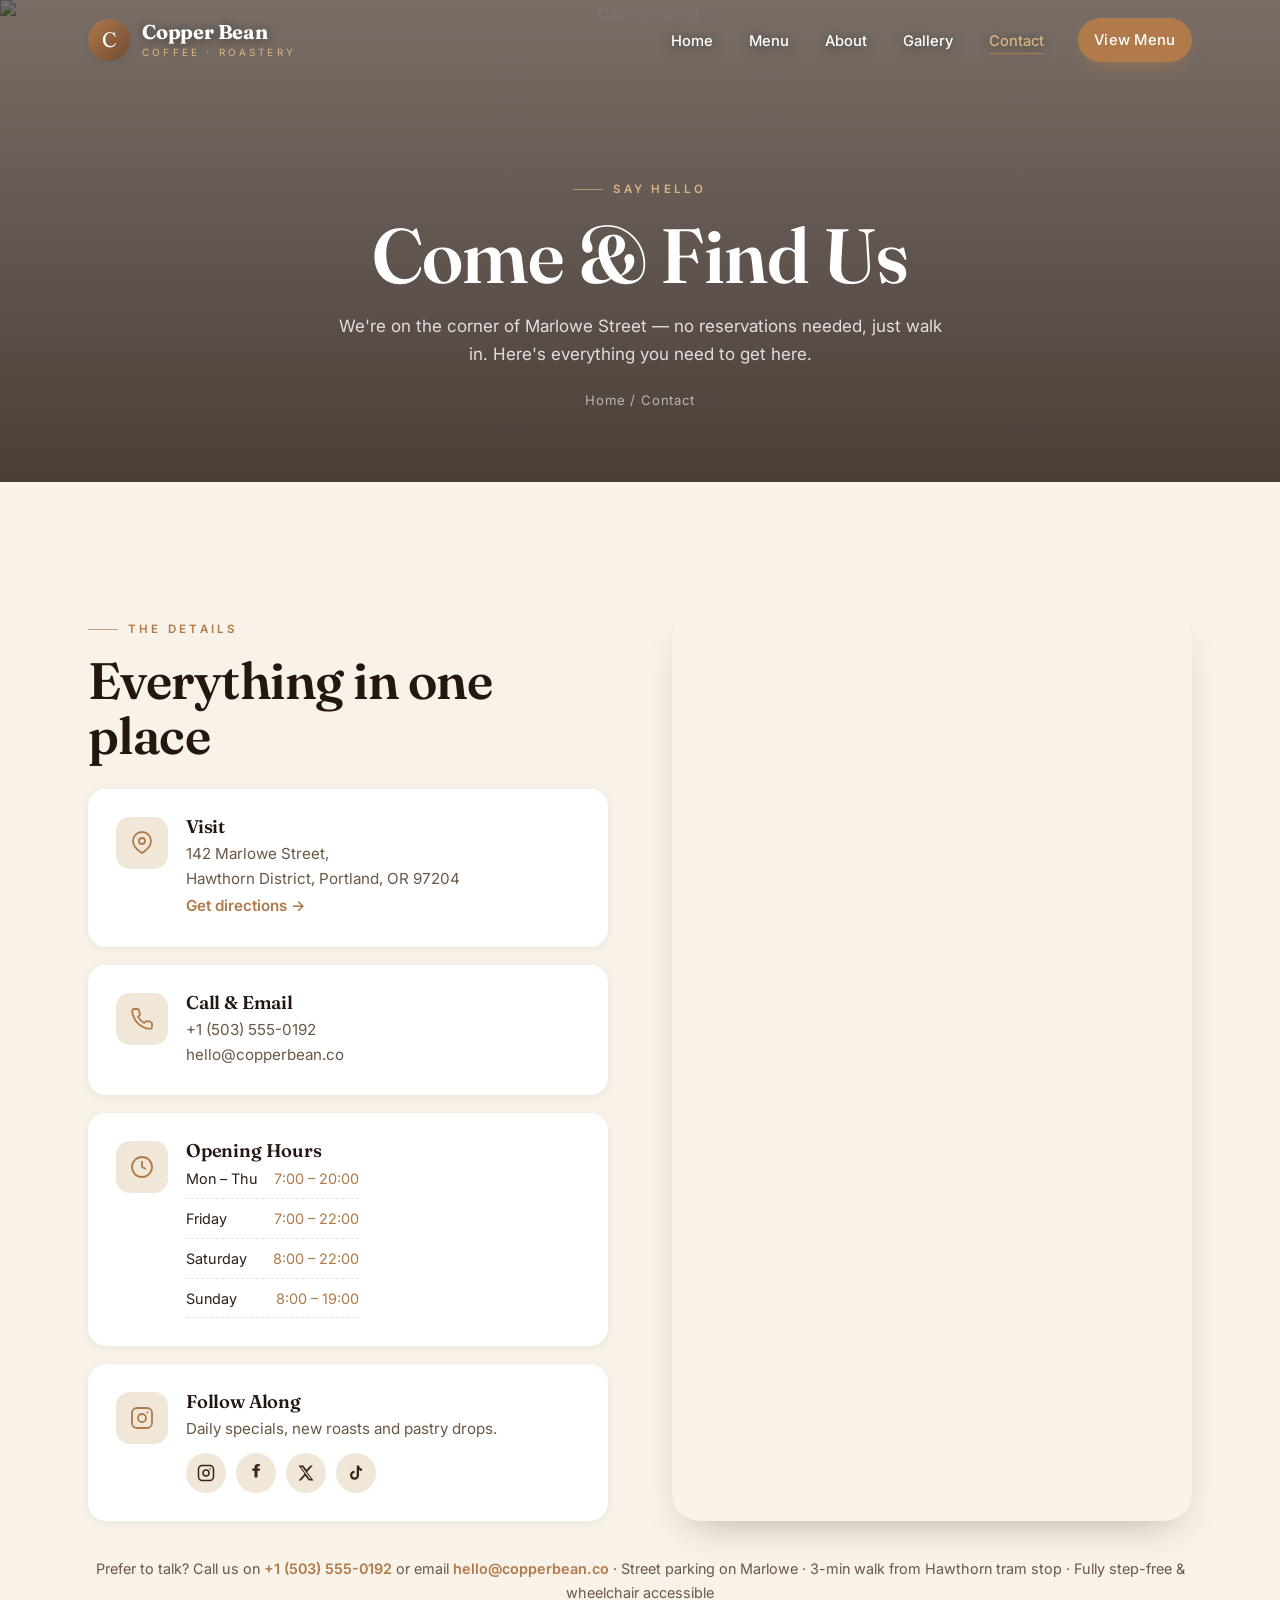
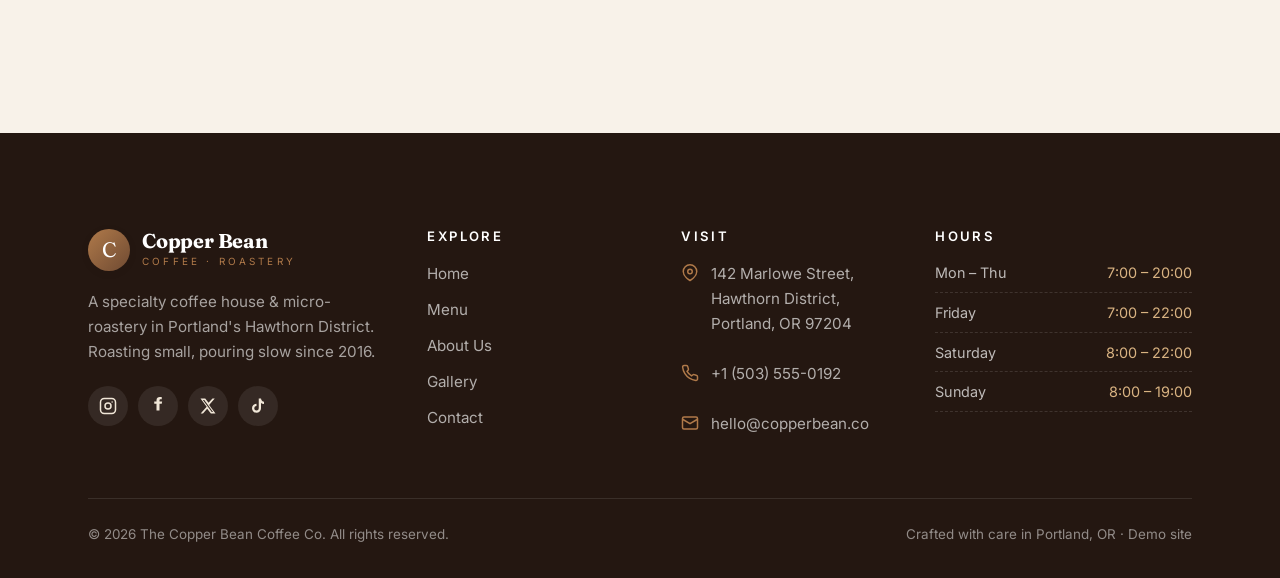
==== commit 5107250d: "Remove contact form; show map in its place to avoid form costs" ====
--- a/contact.html
+++ b/contact.html
@@ -87,33 +87,16 @@
         </div>
       </div>
 
-      <!-- right: form -->
+      <!-- right: map -->
       <div class="reveal d1">
-        <form class="contact-form" data-demo>
-          <h2>Drop us a line</h2>
-          <p style="margin-bottom:6px;">Private hire, press, wholesale beans or just a hello — we read every message.</p>
-          <div class="form-row">
-            <div class="field"><label for="n">Name</label><input id="n" type="text" required placeholder="Your name" /></div>
-            <div class="field"><label for="e">Email</label><input id="e" type="email" required placeholder="you@example.com" /></div>
-          </div>
-          <div class="field"><label for="s">Subject</label>
-            <select id="s"><option>General enquiry</option><option>Wholesale beans</option><option>Private hire / events</option><option>Press &amp; media</option><option>Feedback</option></select>
-          </div>
-          <div class="field"><label for="m">Message</label><textarea id="m" required placeholder="How can we help?"></textarea></div>
-          <button type="submit" class="btn btn-primary" data-label="Send message">Send message
-            <svg viewBox="0 0 24 24" fill="none" stroke="currentColor" stroke-width="2"><path d="m22 2-7 20-4-9-9-4Z"/><path d="M22 2 11 13"/></svg>
-          </button>
-          <p class="form-note"></p>
-        </form>
+        <div class="map-wrap" style="height:100%;min-height:460px;margin:0;">
+          <iframe title="The Copper Bean location" loading="lazy" referrerpolicy="no-referrer-when-downgrade"
+            src="https://www.google.com/maps?q=Portland%20Oregon%20downtown&output=embed"></iframe>
+        </div>
       </div>
     </div>
 
-    <!-- MAP -->
-    <div class="map-wrap reveal" style="margin-top:52px;">
-      <iframe title="The Copper Bean location" loading="lazy" referrerpolicy="no-referrer-when-downgrade"
-        src="https://www.google.com/maps?q=Portland%20Oregon%20downtown&output=embed"></iframe>
-    </div>
-    <p class="menu-note reveal" style="margin-top:18px;">Street parking on Marlowe · 3-min walk from Hawthorn tram stop · Fully step-free &amp; wheelchair accessible</p>
+    <p class="menu-note reveal" style="margin-top:36px;text-align:center;">Prefer to talk? Call us on <a href="tel:+15035550192" style="color:var(--caramel);font-weight:600;">+1 (503) 555-0192</a> or email <a href="mailto:hello@copperbean.co" style="color:var(--caramel);font-weight:600;">hello@copperbean.co</a> · Street parking on Marlowe · 3-min walk from Hawthorn tram stop · Fully step-free &amp; wheelchair accessible</p>
   </div>
 </section>
 
